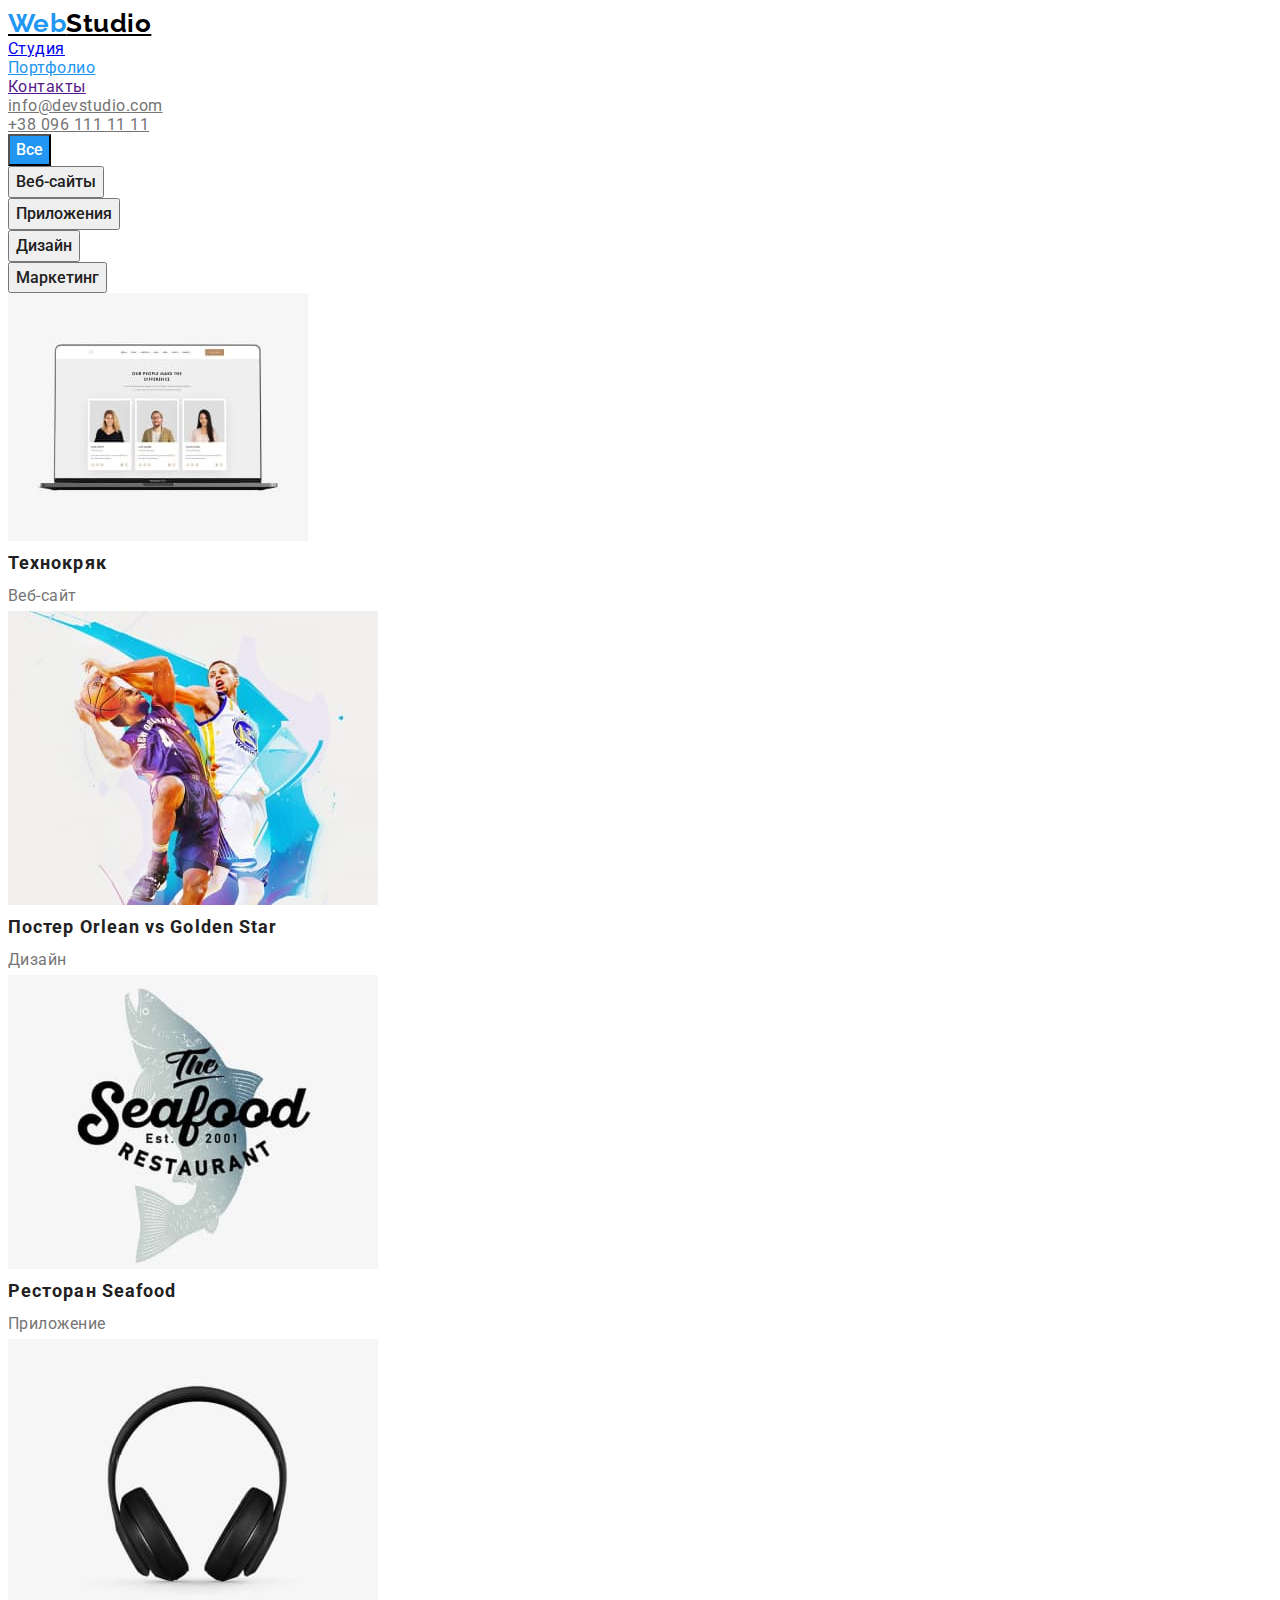
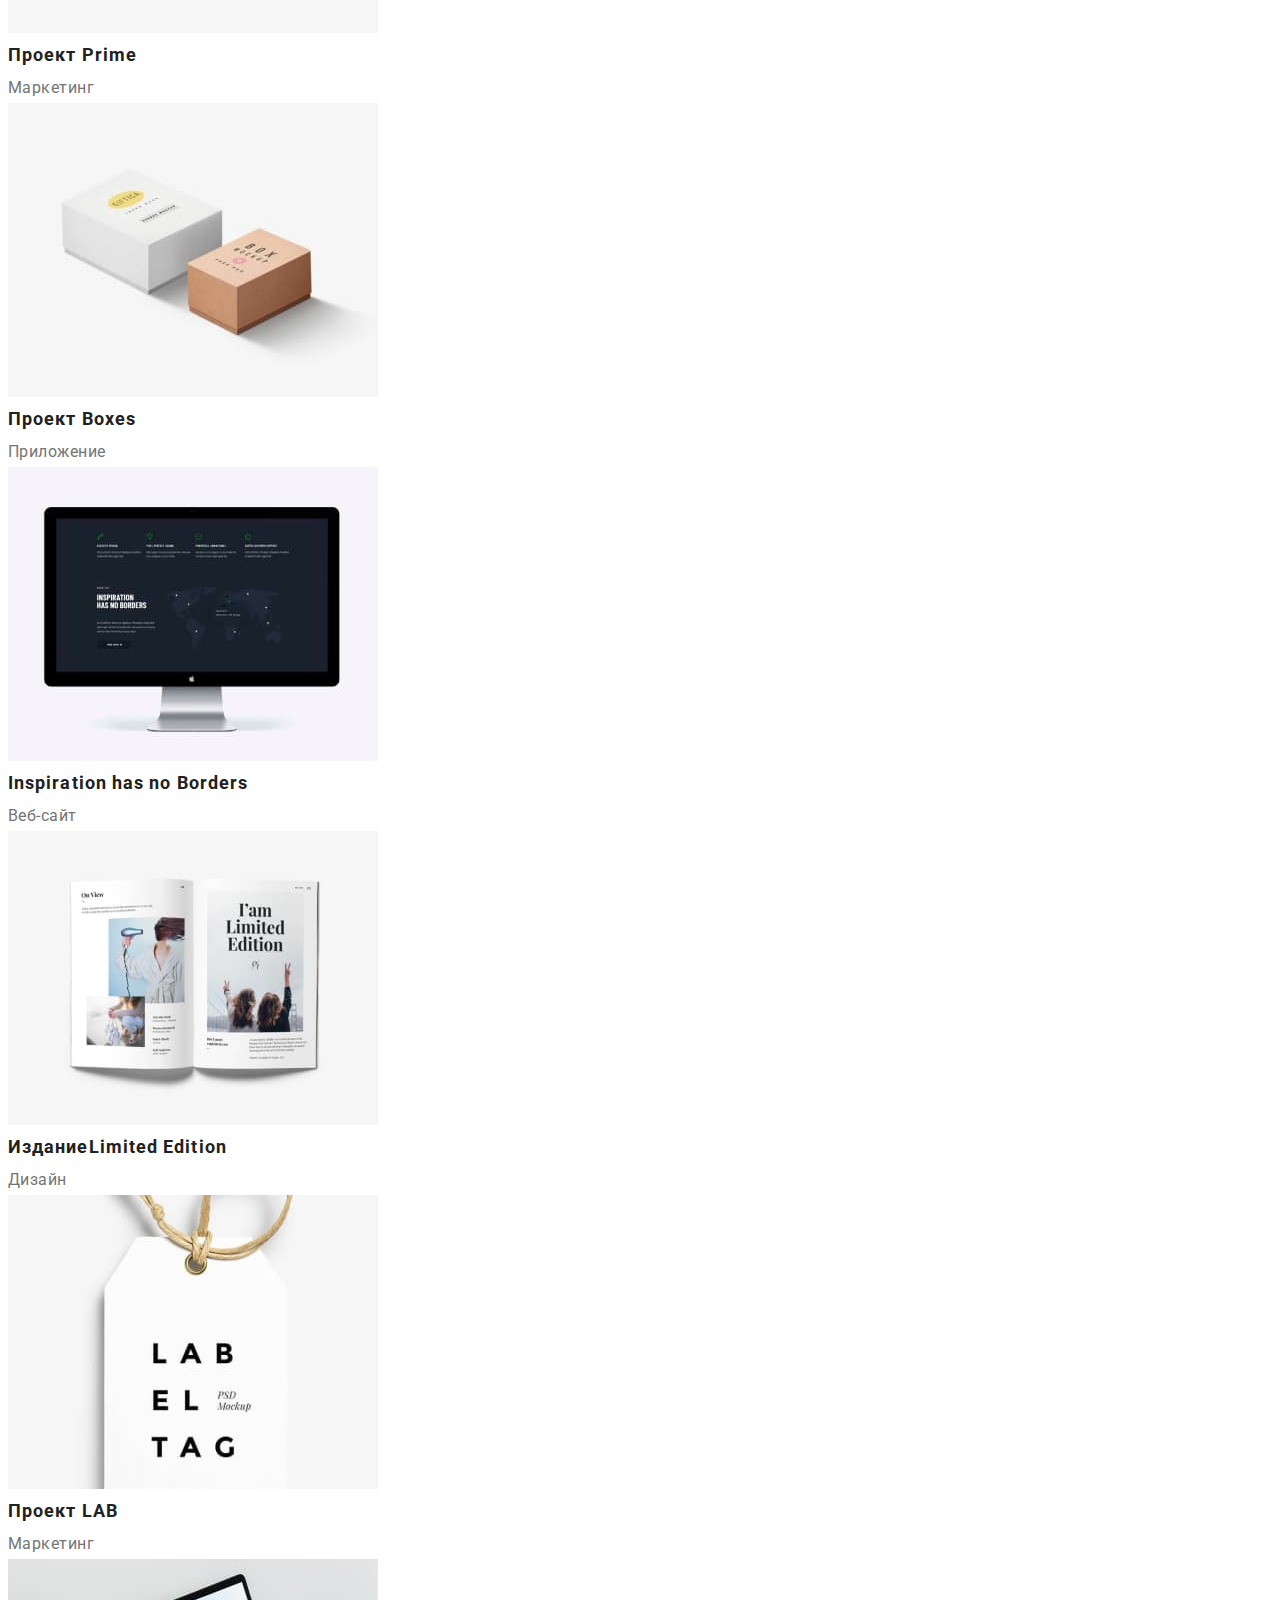
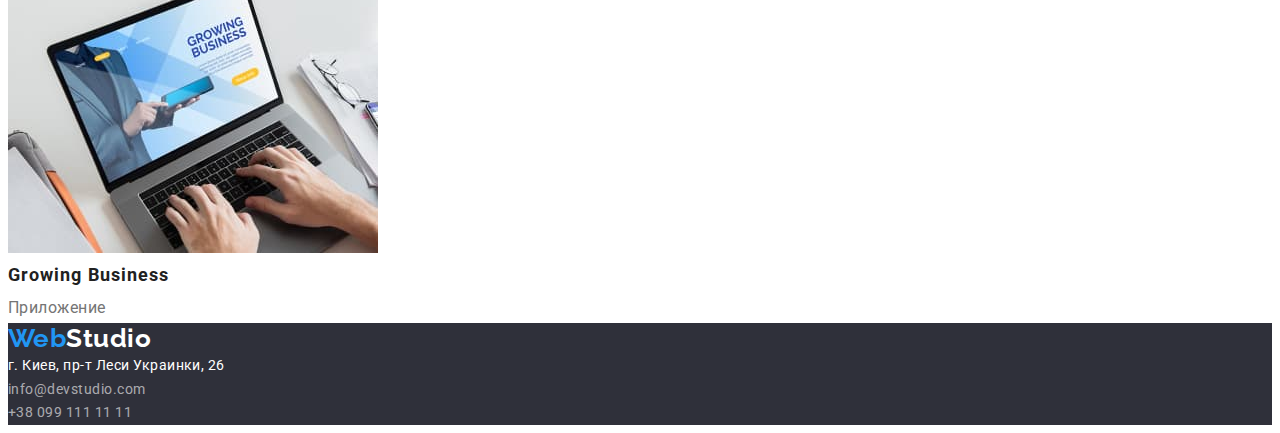
==== portfolio.html @ a56518b9 "добавляет стили для шапки, героя, преимуществ" ====
<!DOCTYPE html>
<html lang="ru">
  <head>
    <meta charset="UTF-8" />
    <meta http-equiv="X-UA-Compatible" content="IE=edge" />
    <meta name="viewport" content="width=device-width, initial-scale=1.0" />
    <title>Document</title>
    <link rel="preconnect" href="https://fonts.googleapis.com" />
    <link rel="preconnect" href="https://fonts.gstatic.com" crossorigin />
    <link
      href="https://fonts.googleapis.com/css2?family=Oleo+Script&family=Raleway:wght@700&family=Roboto:wght@400;500;700;900&display=swap"
      rel="stylesheet"
    />
    <link
      rel="stylesheet"
      href="https://cdnjs.cloudflare.com/ajax/libs/modern-normalize/1.1.0/modern-normalize.min.css"
      integrity="sha512-wpPYUAdjBVSE4KJnH1VR1HeZfpl1ub8YT/NKx4PuQ5NmX2tKuGu6U/JRp5y+Y8XG2tV+wKQpNHVUX03MfMFn9Q=="
      crossorigin="anonymous"
      referrerpolicy="no-referrer"
    />
    <link rel="stylesheet" href="./css/styles.css" />
  </head>
  <body>
    <!-- Это шапка сайта-->
    <header class="header">
      <a class="logo-link header-link" href="" lang="en"
        ><span class="logo-text">Web</span>Studio</a
      >
      <!-- Навигация на другие страницы -->
      <nav class="navigation">
        <ul class="list">
          <li><a class="nav-list-link header-link" href="./index.html">Студия</a></li>
          <li>
            <a class="nav-list-link active-page header-link" href="./portfolio.html">Портфолио</a>
          </li>
          <li><a class="nav-list-link header-link" href="">Контакты</a></li>
        </ul>
      </nav>
      <ul class="list">
        <li>
          <a class="header-contact-link header-link" href="mailto:info@devstudio.com"
            >info@devstudio.com</a
          >
        </li>
        <li>
          <a class="header-contact-link header-link" href="tel:+380961111111">+38 096 111 11 11</a>
        </li>
      </ul>
    </header>
    <main>
      <section class="portfolio">
        <h1 class="visually-hidden">Портфолио</h1>
        <ul class="list">
          <li>
            <button class="portfolio-list-btn active-portfolio-list-btn" type="button">Все</button>
          </li>
          <li><button class="portfolio-list-btn" type="button">Веб-сайты</button></li>
          <li><button class="portfolio-list-btn" type="button">Приложения</button></li>
          <li><button class="portfolio-list-btn" type="button">Дизайн</button></li>
          <li><button class="portfolio-list-btn" type="button">Маркетинг</button></li>
        </ul>
        <ul class="list">
          <li>
            <a class="portfolio-list-link" href="">
              <img
                src="./images/portfolio/technoquack.jpg"
                alt="Технокряк"
                width="300"
                height="248"
              />
              <h2 class="portfolio-list-title">Технокряк</h2>
              <p class="portfolio-list-description">Веб-сайт</p>
            </a>
          </li>
          <li>
            <a class="portfolio-list-link" href="">
              <img
                src="./images/portfolio/poster.jpg"
                alt="Мужчины играют в баскетбол"
                width="370"
                height="294"
              />
              <h2 class="portfolio-list-title">
                Постер <span lang="en">Orlean vs Golden Star</span>
              </h2>
              <p class="portfolio-list-description">Дизайн</p>
            </a>
          </li>
          <li>
            <a class="portfolio-list-link" href="">
              <img
                src="./images/portfolio/restaurant.jpg"
                alt="Логотип ресторана"
                width="370"
                height="294"
              />
              <h2 class="portfolio-list-title">Ресторан <span lang="en">Seafood</span></h2>
              <p class="portfolio-list-description">Приложение</p>
            </a>
          </li>
          <li>
            <a class="portfolio-list-link" href="">
              <img src="./images/portfolio/prime.jpg" alt="Наушники" width="370" height="294" />
              <h2 class="portfolio-list-title">Проект <span lang="en">Prime</span></h2>
              <p class="portfolio-list-description">Маркетинг</p>
            </a>
          </li>
          <li>
            <a class="portfolio-list-link" href="">
              <img src="./images/portfolio/boxes.jpg" alt="2 коробочки" width="370" height="294" />
              <h2 class="portfolio-list-title">Проект <span lang="en">Boxes</span></h2>
              <p class="portfolio-list-description">Приложение</p>
            </a>
          </li>
          <li>
            <a class="portfolio-list-link" href="">
              <img
                src="./images/portfolio/inspiration.jpg"
                alt="Монитор"
                width="370"
                height="294"
              />
              <h2 class="portfolio-list-title">
                <span lang="en">Inspiration has no Borders</span>
              </h2>
              <p class="portfolio-list-description">Веб-сайт</p>
            </a>
          </li>
          <li>
            <a class="portfolio-list-link" href="">
              <img
                src="./images/portfolio/limited-edition.jpg"
                alt="Журнал"
                width="370"
                height="294"
              />
              <h2 class="portfolio-list-title">Издание<span lang="en">Limited Edition</span></h2>
              <p class="portfolio-list-description">Дизайн</p>
            </a>
          </li>
          <li>
            <a class="portfolio-list-link" href="">
              <img src="./images/portfolio/lab.jpg" alt="Проект" width="370" height="294" />
              <h2 class="portfolio-list-title">Проект <span lang="en">LAB</span></h2>
              <p class="portfolio-list-description">Маркетинг</p>
            </a>
          </li>
          <li>
            <a class="portfolio-list-link" href="">
              <img src="./images/portfolio/business.jpg" alt="Ноутбук" width="370" height="294" />
              <h2 class="portfolio-list-title"><span lang="en">Growing Business</span></h2>
              <p class="portfolio-list-description">Приложение</p>
            </a>
          </li>
        </ul>
      </section>
    </main>
    <!-- Подвал-->
    <footer class="footer">
      <a class="logo-link link" href="" lang="en"
        ><span class="logo-text">Web</span><span class="logo-text-footer">Studio</span></a
      >
      <address class="footer-address">
        <ul class="list">
          <li>
            <a
              class="footer-address-list-link"
              href="https://www.google.com/maps/place/%D0%B1%D1%83%D0%BB.+%D0%9B%D0%B5%D1%81%D0%B8+%D0%A3%D0%BA%D1%80%D0%B0%D0%B8%D0%BD%D0%BA%D0%B8,+26,+%D0%9A%D0%B8%D0%B5%D0%B2,+02000/@50.4263966,30.5351145,16.25z/data=!4m5!3m4!1s0x40d4cf0e033ecbe9:0x57a4dffefec77da0!8m2!3d50.4265807!4d30.5383858"
              target="_blank"
              rel="noreferrer noopener nofollow"
            >
              г. Киев, пр-т Леси Украинки, 26</a
            >
          </li>
          <li>
            <a class="footer-address-list-link footer-contact-link" href="mailto:info@devstudio.com"
              >info@devstudio.com</a
            >
          </li>
          <li>
            <a class="footer-address-list-link footer-contact-link" href="tel:+380961111111"
              >+38 099 111 11 11</a
            >
          </li>
        </ul>
      </address>
    </footer>
  </body>
</html>
---- css/styles.css ----
/* ==============SRATR RULES============== */
:root {
  --primary-font-family: Roboto, sans-serif;
  --secondary-font-family: Raleway, sans-serif;
  --primary-text-color: #212121;
  --secondary-text-color: #757575;
  --light-text-color: #ffffff;
  --dark-text-color: #000000;
  --accent-color: #2196f3;
  --primary-background-color: #ffffff;
  --secondary-background-color: #e5e5e5;
  --dark-background-color: #2f303a;
  --button-hover-color: #188ce8;
}

body {
  font-family: var(--primary-font-family);
  color: var(--primary-text-color);
  background-color: var(--primary-background-color);
  letter-spacing: 0.03em;
}

h1,
h2,
h3,
h4,
h5,
h6,
p {
  margin: 0;
}

.list {
  list-style: none;
  padding: 0;
  margin: 0;
}

.link {
  text-decoration: none;
  color: currentColor;
}

.section {
  padding-top: 94px;
}

.container {
  width: 1200px;
  margin: 0 auto;
  padding-left: 15px;
  padding-right: 15px;
  outline: 2px solid tomato;
}

.indent {
  display: block;
}
/* ==============END RULES============== */

/*======= START HEADER =======*/
.header > .container {
  display: flex;
  align-items: center;
  /* justify-content: space-between; */
  padding-top: 25px;
  padding-bottom: 25px;
}

/* .header-link {
  font-weight: 700;
  font-size: 26px;
  line-height: 1.19;
  
  padding-top: 10px;
  padding-bottom: 10px;
} */
.logo-link {
  color: var(--dark-text-color);
  font-family: var(--secondary-font-family);
  font-weight: 700;
  font-size: 26px;
  line-height: 1.19;
  padding-top: 10px;
  padding-bottom: 10px;
  margin-right: 93px;
}

.logo-text {
  color: var(--accent-color);
}

.nav-list {
  display: flex;
  align-items: center;
}

.nav-header-list-item {
  margin-right: 50px;
}

.nav-header-list-item:last-child {
  margin-right: 0;
}

/* .nav-list-link {
  color: inherit;
} */

.nav-list-link:hover,
.nav-list-link:focus,
.active-page,
.header-contact-link:hover,
.header-contact-link:focus {
  color: var(--accent-color);
}

.nav-contact-list {
  display: flex;
  align-items: center;
  margin-left: auto;
}

.nav-contact-list-item {
  margin-right: 50px;
}

.nav-contact-list-item:last-child {
  margin-right: 0;
}

.header-contact-link {
  color: var(--secondary-text-color);
  padding-top: 10px;
  padding-bottom: 10px;
}
/*======= END HEADER =======*/

/*======= START HERO =======*/
.hero {
  background-color: var(--dark-background-color);
  text-align: center;
  padding-top: 200px;
  padding-bottom: 200px;
}
.hero-title {
  color: var(--light-text-color);
  font-weight: 900;
  font-size: 44px;
  line-height: 1.36;
  text-align: center;
  letter-spacing: 0.06em;
  text-transform: uppercase;
  margin-bottom: 30px;
}
.hero-btn {
  max-width: 200;
  padding: 10px 32px;
  color: var(--light-text-color);
  background-color: var(--accent-color);
  /* font-family: inherit; */
  font-weight: 700;
  font-size: 16px;
  line-height: 1.87;
  align-items: center;
  text-align: center;
  letter-spacing: 0.06em;
  cursor: pointer;
  border-radius: 4px;
}
.hero-btn:hover,
.hero-btn:focus {
  background-color: var(--button-hover-color);
}
/*======= END HERO =======*/

/*======= START BENEFITS =======*/
.visually-hidden {
  position: fixed;
  transform: scale(0);
}

.benefits-list {
  display: flex;
  margin-left: -30px;
  margin-top: -30px;
}

.benefits-list-item {
  flex-basis: calc((100%-120px) / 4);
  margin-left: 30px;
  margin-top: 30px;
}

.benefits-title,
.activity-title,
.team-title {
  font-weight: 700;
  font-size: 36px;
  line-height: 1.17;
  text-align: center;
}

.benefits-list-title {
  margin-bottom: 10px;
  font-size: 14px;
  line-height: 1.14;
  text-transform: uppercase;
  text-align: left;
}

.benefits-description {
  color: var(--secondary-text-color);
  font-size: 14px;
  line-height: 1.71;
}
/*======= END BENEFITS =======*/

/*======= SRART TEAM =======*/
.team {
  background-color: var(--secondary-background-color);
}

.team-list-title {
  font-weight: 500;
  font-size: 16px;
  line-height: 1.19;
  text-align: center;
}

.team-list-description {
  color: var(--secondary-text-color);
  font-size: 16px;
  line-height: 1.19;
  text-align: center;
}
/*======= END TEAM =======*/

/*======= START FOOTER=======*/
.footer {
  background-color: var(--dark-background-color);
}
.logo-text-footer {
  color: var(--light-text-color);
}

.footer-address {
  font-style: normal;
}

.footer-address-list-link {
  color: var(--light-text-color);
  text-decoration: none;
  font-size: 14px;
  line-height: 1.71;
}

.footer-contact-link {
  color: #ffffff99;
}

.footer-address-list-link:hover,
.footer-address-list-link:focus {
  color: var(--accent-color);
}
/*======= END FOOTER=======*/

/*============ START PORTFOLIO============*/
.portfolio-list-btn {
  color: inherit;
  font-family: inherit;
  font-weight: 500;
  font-size: 16px;
  line-height: 1.62;
  text-align: center;
  cursor: pointer;
}

.portfolio-list-btn:hover,
.portfolio-list-btn:focus {
  background-color: var(--accent-color);
  color: var(--light-text-color);
}

.active-portfolio-list-btn {
  background-color: var(--accent-color);
  color: var(--light-text-color);
}

.portfolio-list-link {
  text-decoration: none;
}

.portfolio-list-title {
  color: var(--primary-text-color);
  font-weight: 700;
  font-size: 18px;
  line-height: 2;
  letter-spacing: 0.06em;
}

.portfolio-list-description {
  color: var(--secondary-text-color);
  font-size: 16px;
  line-height: 1.87;
}
/*============ END PORTFOLIO============*/
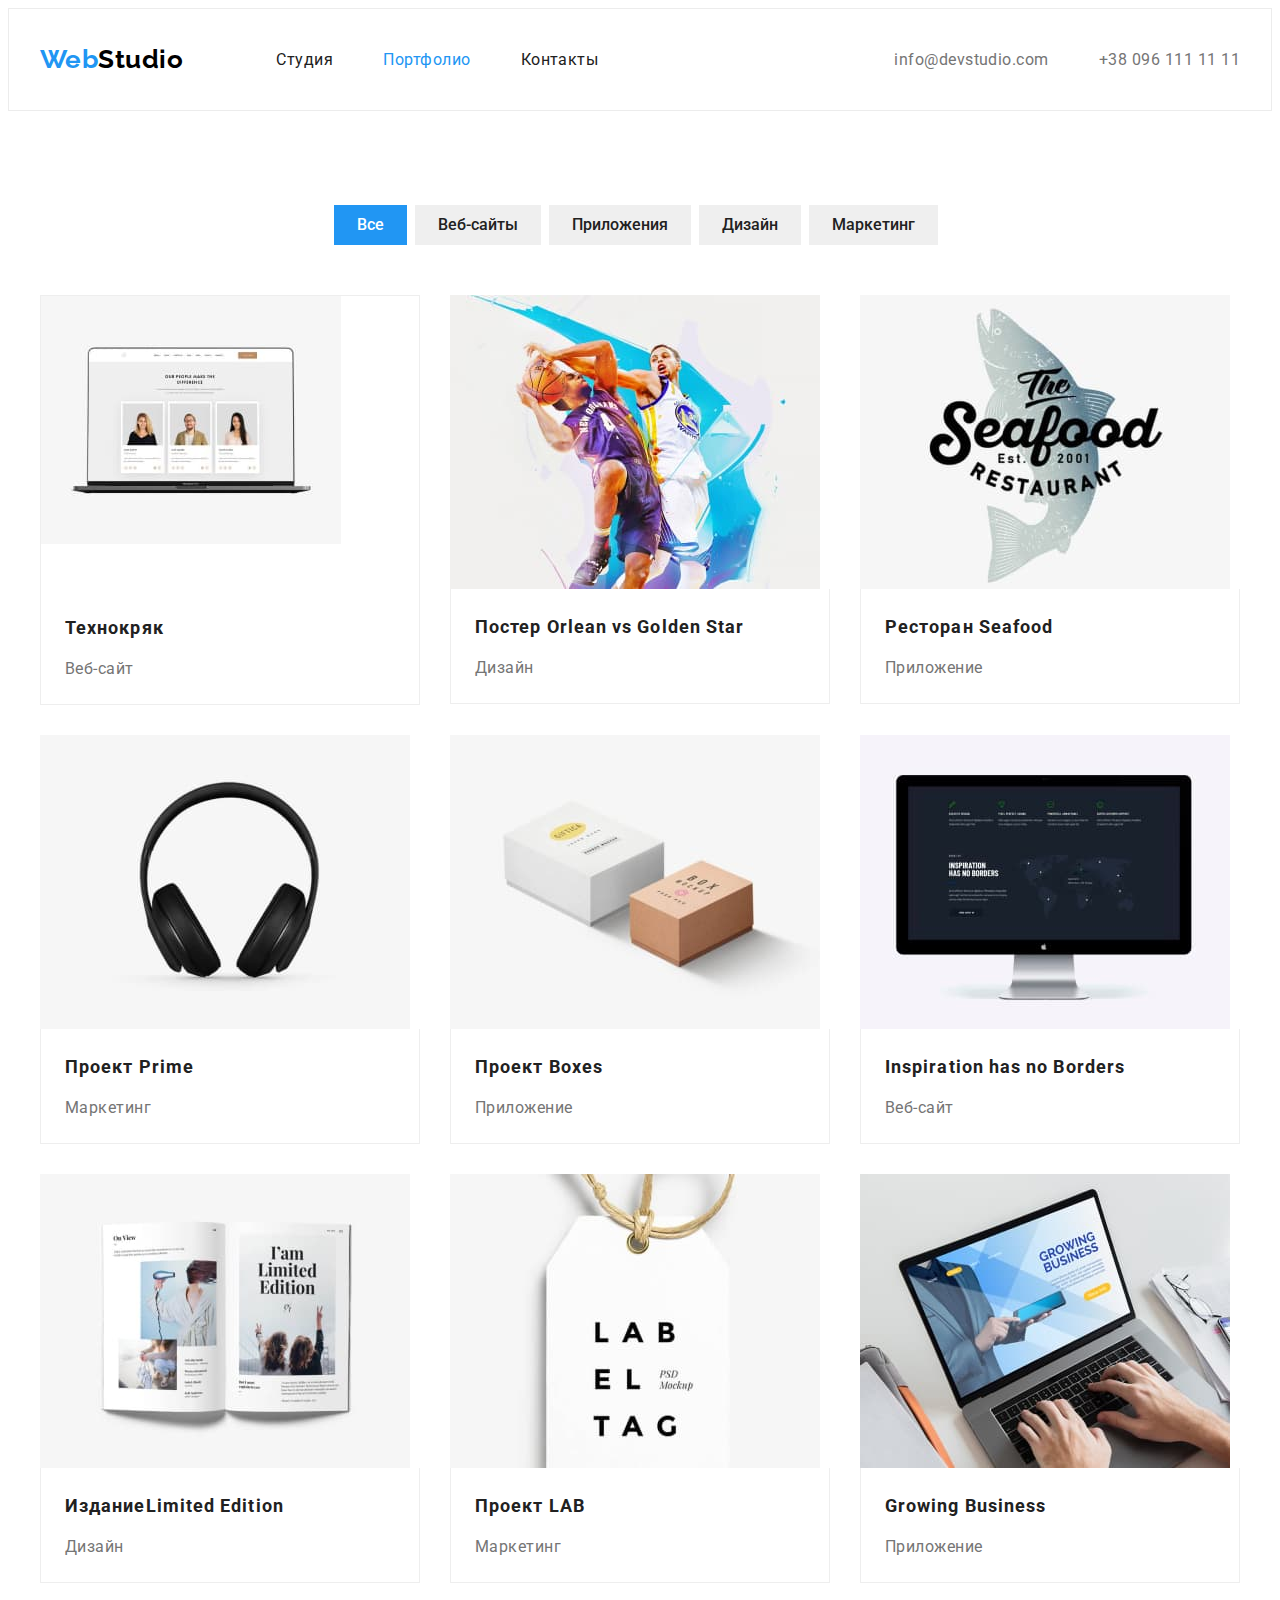
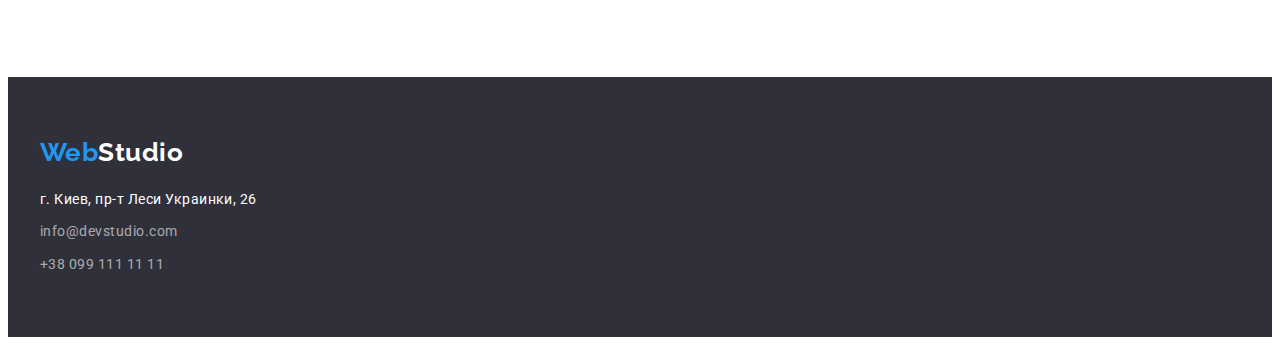
==== commit ce04fcdc: "стилизирует страницу Портфолио" ====
--- a/portfolio.html
+++ b/portfolio.html
@@ -23,167 +23,219 @@
   <body>
     <!-- Это шапка сайта-->
     <header class="header">
-      <a class="logo-link header-link" href="" lang="en"
-        ><span class="logo-text">Web</span>Studio</a
-      >
-      <!-- Навигация на другие страницы -->
-      <nav class="navigation">
-        <ul class="list">
-          <li><a class="nav-list-link header-link" href="./index.html">Студия</a></li>
-          <li>
-            <a class="nav-list-link active-page header-link" href="./portfolio.html">Портфолио</a>
+      <div class="container">
+        <a class="logo-link link" href="" lang="en"><span class="logo-text">Web</span>Studio</a>
+        <!-- Навигация на другие страницы -->
+        <nav class="navigation">
+          <ul class="nav-list list">
+            <li class="nav-header-list-item">
+              <a class="nav-list-link header-link link" href="./index.html">Студия</a>
+            </li>
+            <li class="nav-header-list-item">
+              <a class="nav-list-link header-link active-page link" href="">Портфолио</a>
+            </li>
+            <li class="nav-header-list-item">
+              <a class="nav-list-link header-link link" href="">Контакты</a>
+            </li>
+          </ul>
+        </nav>
+        <ul class="nav-contact-list list">
+          <li class="nav-contact-list-item">
+            <a class="header-contact-link header-link link" href="mailto:info@devstudio.com"
+              >info@devstudio.com</a
+            >
           </li>
-          <li><a class="nav-list-link header-link" href="">Контакты</a></li>
+          <li class="nav-contact-list-item link">
+            <a class="header-contact-link header-link link" href="tel:+380961111111"
+              >+38 096 111 11 11</a
+            >
+          </li>
         </ul>
-      </nav>
-      <ul class="list">
-        <li>
-          <a class="header-contact-link header-link" href="mailto:info@devstudio.com"
-            >info@devstudio.com</a
-          >
-        </li>
-        <li>
-          <a class="header-contact-link header-link" href="tel:+380961111111">+38 096 111 11 11</a>
-        </li>
-      </ul>
+      </div>
     </header>
     <main>
-      <section class="portfolio">
-        <h1 class="visually-hidden">Портфолио</h1>
-        <ul class="list">
-          <li>
-            <button class="portfolio-list-btn active-portfolio-list-btn" type="button">Все</button>
-          </li>
-          <li><button class="portfolio-list-btn" type="button">Веб-сайты</button></li>
-          <li><button class="portfolio-list-btn" type="button">Приложения</button></li>
-          <li><button class="portfolio-list-btn" type="button">Дизайн</button></li>
-          <li><button class="portfolio-list-btn" type="button">Маркетинг</button></li>
-        </ul>
-        <ul class="list">
-          <li>
-            <a class="portfolio-list-link" href="">
-              <img
-                src="./images/portfolio/technoquack.jpg"
-                alt="Технокряк"
-                width="300"
-                height="248"
-              />
-              <h2 class="portfolio-list-title">Технокряк</h2>
-              <p class="portfolio-list-description">Веб-сайт</p>
-            </a>
-          </li>
-          <li>
-            <a class="portfolio-list-link" href="">
-              <img
-                src="./images/portfolio/poster.jpg"
-                alt="Мужчины играют в баскетбол"
-                width="370"
-                height="294"
-              />
-              <h2 class="portfolio-list-title">
-                Постер <span lang="en">Orlean vs Golden Star</span>
-              </h2>
-              <p class="portfolio-list-description">Дизайн</p>
-            </a>
-          </li>
-          <li>
-            <a class="portfolio-list-link" href="">
-              <img
-                src="./images/portfolio/restaurant.jpg"
-                alt="Логотип ресторана"
-                width="370"
-                height="294"
-              />
-              <h2 class="portfolio-list-title">Ресторан <span lang="en">Seafood</span></h2>
-              <p class="portfolio-list-description">Приложение</p>
-            </a>
-          </li>
-          <li>
-            <a class="portfolio-list-link" href="">
-              <img src="./images/portfolio/prime.jpg" alt="Наушники" width="370" height="294" />
-              <h2 class="portfolio-list-title">Проект <span lang="en">Prime</span></h2>
-              <p class="portfolio-list-description">Маркетинг</p>
-            </a>
-          </li>
-          <li>
-            <a class="portfolio-list-link" href="">
-              <img src="./images/portfolio/boxes.jpg" alt="2 коробочки" width="370" height="294" />
-              <h2 class="portfolio-list-title">Проект <span lang="en">Boxes</span></h2>
-              <p class="portfolio-list-description">Приложение</p>
-            </a>
-          </li>
-          <li>
-            <a class="portfolio-list-link" href="">
-              <img
-                src="./images/portfolio/inspiration.jpg"
-                alt="Монитор"
-                width="370"
-                height="294"
-              />
-              <h2 class="portfolio-list-title">
-                <span lang="en">Inspiration has no Borders</span>
-              </h2>
-              <p class="portfolio-list-description">Веб-сайт</p>
-            </a>
-          </li>
-          <li>
-            <a class="portfolio-list-link" href="">
-              <img
-                src="./images/portfolio/limited-edition.jpg"
-                alt="Журнал"
-                width="370"
-                height="294"
-              />
-              <h2 class="portfolio-list-title">Издание<span lang="en">Limited Edition</span></h2>
-              <p class="portfolio-list-description">Дизайн</p>
-            </a>
-          </li>
-          <li>
-            <a class="portfolio-list-link" href="">
-              <img src="./images/portfolio/lab.jpg" alt="Проект" width="370" height="294" />
-              <h2 class="portfolio-list-title">Проект <span lang="en">LAB</span></h2>
-              <p class="portfolio-list-description">Маркетинг</p>
-            </a>
-          </li>
-          <li>
-            <a class="portfolio-list-link" href="">
-              <img src="./images/portfolio/business.jpg" alt="Ноутбук" width="370" height="294" />
-              <h2 class="portfolio-list-title"><span lang="en">Growing Business</span></h2>
-              <p class="portfolio-list-description">Приложение</p>
-            </a>
-          </li>
-        </ul>
+      <section class="portfolio section">
+        <div class="container">
+          <h1 class="visually-hidden">Портфолио</h1>
+          <ul class="portfolio-filter-list list">
+            <li class="portfolio-filter-list-item">
+              <button class="portfolio-list-btn active-portfolio-list-btn" type="button">
+                Все
+              </button>
+            </li>
+            <li class="portfolio-filter-list-item">
+              <button class="portfolio-list-btn" type="button">Веб-сайты</button>
+            </li>
+            <li class="portfolio-filter-list-item">
+              <button class="portfolio-list-btn" type="button">Приложения</button>
+            </li>
+            <li class="portfolio-filter-list-item">
+              <button class="portfolio-list-btn" type="button">Дизайн</button>
+            </li>
+            <li class="portfolio-filter-list-item">
+              <button class="portfolio-list-btn" type="button">Маркетинг</button>
+            </li>
+          </ul>
+        </div>
+        <div class="container">
+          <ul class="portfolio-cards-list list">
+            <li class="portfolio-cards-list-item">
+              <a class="portfolio-list-link" href="">
+                <div class="technoquack-img">
+                  <img
+                    src="./images/portfolio/technoquack.jpg"
+                    alt="Технокряк"
+                    width="300"
+                    height="248"
+                  />
+                </div>
+
+                <div class="portfolio-list-wrapper">
+                  <h2 class="portfolio-list-title technoquack-title">Технокряк</h2>
+                  <p class="portfolio-list-description">Веб-сайт</p>
+                </div>
+              </a>
+            </li>
+            <li class="portfolio-cards-list-item">
+              <a class="portfolio-list-link" href="">
+                <img
+                  src="./images/portfolio/poster.jpg"
+                  alt="Мужчины играют в баскетбол"
+                  width="370"
+                  height="294"
+                />
+                <div class="portfolio-list-wrapper">
+                  <h2 class="portfolio-list-title">
+                    Постер <span lang="en">Orlean vs Golden Star</span>
+                  </h2>
+                  <p class="portfolio-list-description">Дизайн</p>
+                </div>
+              </a>
+            </li>
+            <li class="portfolio-cards-list-item">
+              <a class="portfolio-list-link" href="">
+                <img
+                  src="./images/portfolio/restaurant.jpg"
+                  alt="Логотип ресторана"
+                  width="370"
+                  height="294"
+                />
+                <div class="portfolio-list-wrapper">
+                  <h2 class="portfolio-list-title">Ресторан <span lang="en">Seafood</span></h2>
+                  <p class="portfolio-list-description">Приложение</p>
+                </div>
+              </a>
+            </li>
+            <li class="portfolio-cards-list-item">
+              <a class="portfolio-list-link" href="">
+                <img src="./images/portfolio/prime.jpg" alt="Наушники" width="370" height="294" />
+                <div class="portfolio-list-wrapper">
+                  <h2 class="portfolio-list-title">Проект <span lang="en">Prime</span></h2>
+                  <p class="portfolio-list-description">Маркетинг</p>
+                </div>
+              </a>
+            </li>
+            <li class="portfolio-cards-list-item">
+              <a class="portfolio-list-link" href="">
+                <img
+                  src="./images/portfolio/boxes.jpg"
+                  alt="2 коробочки"
+                  width="370"
+                  height="294"
+                />
+                <div class="portfolio-list-wrapper">
+                  <h2 class="portfolio-list-title">Проект <span lang="en">Boxes</span></h2>
+                  <p class="portfolio-list-description">Приложение</p>
+                </div>
+              </a>
+            </li>
+            <li class="portfolio-cards-list-item">
+              <a class="portfolio-list-link" href="">
+                <img
+                  src="./images/portfolio/inspiration.jpg"
+                  alt="Монитор"
+                  width="370"
+                  height="294"
+                />
+                <div class="portfolio-list-wrapper">
+                  <h2 class="portfolio-list-title">
+                    <span lang="en">Inspiration has no Borders</span>
+                  </h2>
+                  <p class="portfolio-list-description">Веб-сайт</p>
+                </div>
+              </a>
+            </li>
+            <li class="portfolio-cards-list-item">
+              <a class="portfolio-list-link" href="">
+                <img
+                  src="./images/portfolio/limited-edition.jpg"
+                  alt="Журнал"
+                  width="370"
+                  height="294"
+                />
+                <div class="portfolio-list-wrapper">
+                  <h2 class="portfolio-list-title">
+                    Издание<span lang="en">Limited Edition</span>
+                  </h2>
+                  <p class="portfolio-list-description">Дизайн</p>
+                </div>
+              </a>
+            </li>
+            <li class="portfolio-cards-list-item">
+              <a class="portfolio-list-link" href="">
+                <img src="./images/portfolio/lab.jpg" alt="Проект" width="370" height="294" />
+                <div class="portfolio-list-wrapper">
+                  <h2 class="portfolio-list-title">Проект <span lang="en">LAB</span></h2>
+                  <p class="portfolio-list-description">Маркетинг</p>
+                </div>
+              </a>
+            </li>
+            <li class="portfolio-cards-list-item">
+              <a class="portfolio-list-link" href="">
+                <img src="./images/portfolio/business.jpg" alt="Ноутбук" width="370" height="294" />
+                <div class="portfolio-list-wrapper">
+                  <h2 class="portfolio-list-title"><span lang="en">Growing Business</span></h2>
+                  <p class="portfolio-list-description">Приложение</p>
+                </div>
+              </a>
+            </li>
+          </ul>
+        </div>
       </section>
     </main>
     <!-- Подвал-->
-    <footer class="footer">
-      <a class="logo-link link" href="" lang="en"
-        ><span class="logo-text">Web</span><span class="logo-text-footer">Studio</span></a
-      >
-      <address class="footer-address">
-        <ul class="list">
-          <li>
-            <a
-              class="footer-address-list-link"
-              href="https://www.google.com/maps/place/%D0%B1%D1%83%D0%BB.+%D0%9B%D0%B5%D1%81%D0%B8+%D0%A3%D0%BA%D1%80%D0%B0%D0%B8%D0%BD%D0%BA%D0%B8,+26,+%D0%9A%D0%B8%D0%B5%D0%B2,+02000/@50.4263966,30.5351145,16.25z/data=!4m5!3m4!1s0x40d4cf0e033ecbe9:0x57a4dffefec77da0!8m2!3d50.4265807!4d30.5383858"
-              target="_blank"
-              rel="noreferrer noopener nofollow"
-            >
-              г. Киев, пр-т Леси Украинки, 26</a
-            >
-          </li>
-          <li>
-            <a class="footer-address-list-link footer-contact-link" href="mailto:info@devstudio.com"
-              >info@devstudio.com</a
-            >
-          </li>
-          <li>
-            <a class="footer-address-list-link footer-contact-link" href="tel:+380961111111"
-              >+38 099 111 11 11</a
-            >
-          </li>
-        </ul>
-      </address>
+    <footer class="footer section">
+      <div class="container">
+        <a class="logo-link link" href="" lang="en"
+          ><span class="logo-text">Web</span><span class="logo-text-footer">Studio</span></a
+        >
+        <address class="footer-address">
+          <ul class="list">
+            <li class="footer-address-list-item">
+              <a
+                class="footer-address-list-link"
+                href="https://www.google.com/maps/place/%D0%B1%D1%83%D0%BB.+%D0%9B%D0%B5%D1%81%D0%B8+%D0%A3%D0%BA%D1%80%D0%B0%D0%B8%D0%BD%D0%BA%D0%B8,+26,+%D0%9A%D0%B8%D0%B5%D0%B2,+02000/@50.4263966,30.5351145,16.25z/data=!4m5!3m4!1s0x40d4cf0e033ecbe9:0x57a4dffefec77da0!8m2!3d50.4265807!4d30.5383858"
+                target="_blank"
+                rel="noreferrer noopener nofollow"
+              >
+                г. Киев, пр-т Леси Украинки, 26</a
+              >
+            </li>
+            <li class="footer-address-list-item">
+              <a
+                class="footer-address-list-link footer-contact-link"
+                href="mailto:info@devstudio.com"
+                >info@devstudio.com</a
+              >
+            </li>
+            <li class="footer-address-list-item">
+              <a class="footer-address-list-link footer-contact-link" href="tel:+380961111111"
+                >+38 099 111 11 11</a
+              >
+            </li>
+          </ul>
+        </address>
+      </div>
     </footer>
   </body>
 </html>
--- a/css/styles.css
+++ b/css/styles.css
@@ -11,6 +11,8 @@
   --secondary-background-color: #e5e5e5;
   --dark-background-color: #2f303a;
   --button-hover-color: #188ce8;
+  --border-img-color: #eeeeee;
+  --footer-contact-link-color: #ffffff99;
 }
 
 body {
@@ -30,6 +32,12 @@
   margin: 0;
 }
 
+img {
+  display: block;
+  max-width: 100%;
+  height: auto;
+}
+
 .list {
   list-style: none;
   padding: 0;
@@ -43,6 +51,7 @@
 
 .section {
   padding-top: 94px;
+  padding-bottom: 94px;
 }
 
 .container {
@@ -50,7 +59,6 @@
   margin: 0 auto;
   padding-left: 15px;
   padding-right: 15px;
-  outline: 2px solid tomato;
 }
 
 .indent {
@@ -59,22 +67,18 @@
 /* ==============END RULES============== */
 
 /*======= START HEADER =======*/
+
+.header {
+  border: 1px solid rgba(236, 236, 236, 1);
+}
+
 .header > .container {
   display: flex;
   align-items: center;
-  /* justify-content: space-between; */
   padding-top: 25px;
   padding-bottom: 25px;
 }
 
-/* .header-link {
-  font-weight: 700;
-  font-size: 26px;
-  line-height: 1.19;
-  
-  padding-top: 10px;
-  padding-bottom: 10px;
-} */
 .logo-link {
   color: var(--dark-text-color);
   font-family: var(--secondary-font-family);
@@ -103,10 +107,6 @@
   margin-right: 0;
 }
 
-/* .nav-list-link {
-  color: inherit;
-} */
-
 .nav-list-link:hover,
 .nav-list-link:focus,
 .active-page,
@@ -158,7 +158,6 @@
   padding: 10px 32px;
   color: var(--light-text-color);
   background-color: var(--accent-color);
-  /* font-family: inherit; */
   font-weight: 700;
   font-size: 16px;
   line-height: 1.87;
@@ -178,6 +177,10 @@
 .visually-hidden {
   position: fixed;
   transform: scale(0);
+}
+
+.benefits {
+  padding-bottom: 0;
 }
 
 .benefits-list {
@@ -199,6 +202,7 @@
   font-size: 36px;
   line-height: 1.17;
   text-align: center;
+  margin-bottom: 50px;
 }
 
 .benefits-list-title {
@@ -216,9 +220,43 @@
 }
 /*======= END BENEFITS =======*/
 
+/*======= SRART ACTIVITY =======*/
+
+.activity-list {
+  display: flex;
+  margin-left: -30px;
+  margin-top: -30px;
+}
+
+.activity-list-item {
+  flex-basis: calc((100%-90px) / 3);
+  margin-left: 30px;
+  margin-top: 30px;
+}
+/*======= END ACTIVITY =======*/
+
 /*======= SRART TEAM =======*/
 .team {
   background-color: var(--secondary-background-color);
+}
+
+.team-list {
+  display: flex;
+  margin-left: -30px;
+  margin-top: -30px;
+}
+
+.team-list-item {
+  flex-basis: calc((100%-120px) / 4);
+  margin-left: 30px;
+  margin-top: 30px;
+}
+
+.team-list-item-wrapper {
+  padding-top: 30px;
+  padding-bottom: 30px;
+  background: var(--primary-background-color);
+  border-radius: 0px 0px 4px 4px;
 }
 
 .team-list-title {
@@ -226,6 +264,7 @@
   font-size: 16px;
   line-height: 1.19;
   text-align: center;
+  margin-bottom: 10px;
 }
 
 .team-list-description {
@@ -240,12 +279,27 @@
 .footer {
   background-color: var(--dark-background-color);
 }
+
+.footer {
+  padding-top: 60px;
+  padding-bottom: 60px;
+}
+
 .logo-text-footer {
   color: var(--light-text-color);
 }
 
 .footer-address {
+  margin-top: 20px;
   font-style: normal;
+}
+
+.footer-address-list-item {
+  margin-bottom: 9px;
+}
+
+.footer-address-list-item:last-child {
+  margin-bottom: 0;
 }
 
 .footer-address-list-link {
@@ -256,7 +310,7 @@
 }
 
 .footer-contact-link {
-  color: #ffffff99;
+  color: var(--footer-contact-link-color);
 }
 
 .footer-address-list-link:hover,
@@ -266,7 +320,25 @@
 /*======= END FOOTER=======*/
 
 /*============ START PORTFOLIO============*/
+
+.portfolio-filter-list {
+  display: flex;
+  justify-content: center;
+  align-items: center;
+  margin-bottom: 50px;
+}
+
+.portfolio-filter-list-item {
+  margin-right: 8px;
+}
+
+.portfolio-filter-list-item:last-child {
+  margin-left: 0;
+}
+
 .portfolio-list-btn {
+  max-width: 145px;
+  padding: 6px 22px;
   color: inherit;
   font-family: inherit;
   font-weight: 500;
@@ -274,6 +346,7 @@
   line-height: 1.62;
   text-align: center;
   cursor: pointer;
+  border: 1px solid transparent;
 }
 
 .portfolio-list-btn:hover,
@@ -282,6 +355,19 @@
   color: var(--light-text-color);
 }
 
+.portfolio-cards-list {
+  display: flex;
+  flex-wrap: wrap;
+  margin-left: -30px;
+  margin-top: -30px;
+}
+
+.portfolio-cards-list-item {
+  flex-basis: calc((100% - 90px) / 3);
+  margin-left: 30px;
+  margin-top: 30px;
+}
+
 .active-portfolio-list-btn {
   background-color: var(--accent-color);
   color: var(--light-text-color);
@@ -291,7 +377,25 @@
   text-decoration: none;
 }
 
+.technoquack-img {
+  padding-right: 65px;
+  border: 1px solid var(--border-img-color);
+  border-bottom: none;
+}
+
+.portfolio-list-wrapper {
+  padding: 20px 24px;
+  background: var(--primary-background-color);
+  border: 1px solid var(--border-img-color);
+  border-top: none;
+}
+
+.technoquack-title {
+  margin-top: 46px;
+}
+
 .portfolio-list-title {
+  margin-bottom: 8px;
   color: var(--primary-text-color);
   font-weight: 700;
   font-size: 18px;
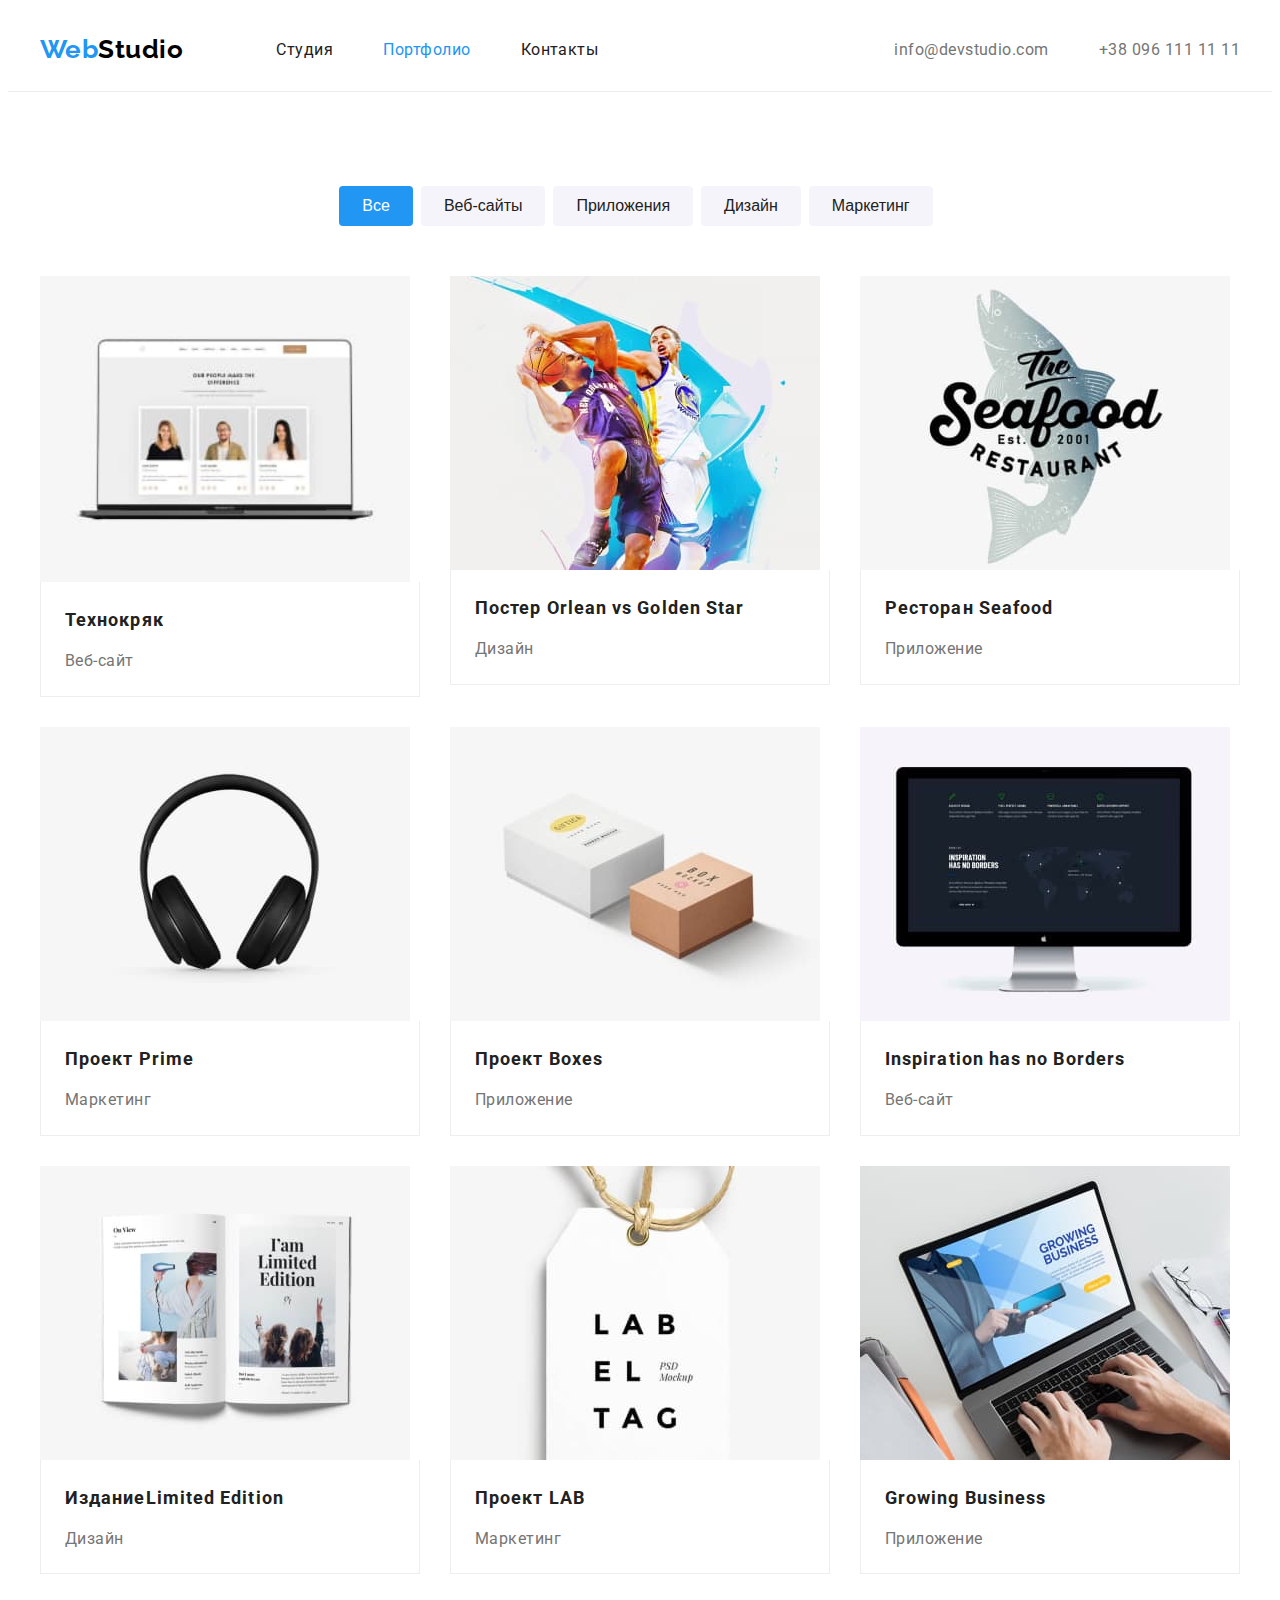
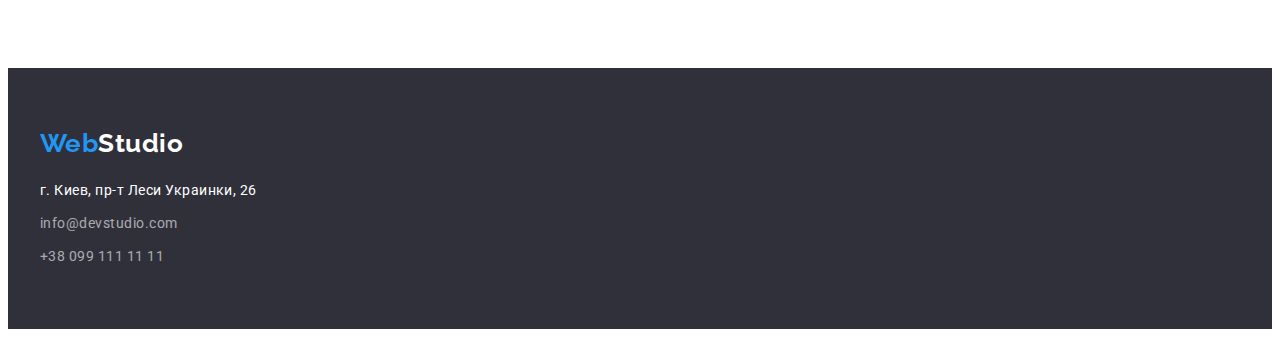
==== commit 9d2d8a72: "Делает правки" ====
--- a/portfolio.html
+++ b/portfolio.html
@@ -76,22 +76,18 @@
               <button class="portfolio-list-btn" type="button">Маркетинг</button>
             </li>
           </ul>
-        </div>
-        <div class="container">
           <ul class="portfolio-cards-list list">
             <li class="portfolio-cards-list-item">
               <a class="portfolio-list-link" href="">
-                <div class="technoquack-img">
-                  <img
-                    src="./images/portfolio/technoquack.jpg"
-                    alt="Технокряк"
-                    width="300"
-                    height="248"
-                  />
-                </div>
+                <img
+                  src="./images/portfolio/technoquack.jpg"
+                  alt="Технокряк"
+                  width="370"
+                  height="294"
+                />
 
                 <div class="portfolio-list-wrapper">
-                  <h2 class="portfolio-list-title technoquack-title">Технокряк</h2>
+                  <h2 class="portfolio-list-title">Технокряк</h2>
                   <p class="portfolio-list-description">Веб-сайт</p>
                 </div>
               </a>
--- a/css/styles.css
+++ b/css/styles.css
@@ -13,6 +13,7 @@
   --button-hover-color: #188ce8;
   --border-img-color: #eeeeee;
   --footer-contact-link-color: #ffffff99;
+  --btn-portfolio-bg-color: #f5f4fa;
 }
 
 body {
@@ -69,14 +70,12 @@
 /*======= START HEADER =======*/
 
 .header {
-  border: 1px solid rgba(236, 236, 236, 1);
+  border-bottom: 1px solid rgba(236, 236, 236, 1);
 }
 
 .header > .container {
   display: flex;
   align-items: center;
-  padding-top: 25px;
-  padding-bottom: 25px;
 }
 
 .logo-link {
@@ -85,8 +84,6 @@
   font-weight: 700;
   font-size: 26px;
   line-height: 1.19;
-  padding-top: 10px;
-  padding-bottom: 10px;
   margin-right: 93px;
 }
 
@@ -105,6 +102,12 @@
 
 .nav-header-list-item:last-child {
   margin-right: 0;
+}
+
+.nav-list-link {
+  display: block;
+  padding-top: 32px;
+  padding-bottom: 32px;
 }
 
 .nav-list-link:hover,
@@ -130,9 +133,10 @@
 }
 
 .header-contact-link {
+  display: block;
+  padding-top: 32px;
+  padding-bottom: 32px;
   color: var(--secondary-text-color);
-  padding-top: 10px;
-  padding-bottom: 10px;
 }
 /*======= END HEADER =======*/
 
@@ -154,7 +158,7 @@
   margin-bottom: 30px;
 }
 .hero-btn {
-  max-width: 200;
+  min-width: 200px;
   padding: 10px 32px;
   color: var(--light-text-color);
   background-color: var(--accent-color);
@@ -162,9 +166,9 @@
   font-size: 16px;
   line-height: 1.87;
   align-items: center;
-  text-align: center;
   letter-spacing: 0.06em;
   cursor: pointer;
+  border: none;
   border-radius: 4px;
 }
 .hero-btn:hover,
@@ -190,7 +194,7 @@
 }
 
 .benefits-list-item {
-  flex-basis: calc((100%-120px) / 4);
+  flex-basis: calc((100% - 120px) / 4);
   margin-left: 30px;
   margin-top: 30px;
 }
@@ -229,7 +233,7 @@
 }
 
 .activity-list-item {
-  flex-basis: calc((100%-90px) / 3);
+  flex-basis: calc((100% - 90px) / 3);
   margin-left: 30px;
   margin-top: 30px;
 }
@@ -247,7 +251,7 @@
 }
 
 .team-list-item {
-  flex-basis: calc((100%-120px) / 4);
+  flex-basis: calc((100% - 120px) / 4);
   margin-left: 30px;
   margin-top: 30px;
 }
@@ -340,13 +344,14 @@
   max-width: 145px;
   padding: 6px 22px;
   color: inherit;
-  font-family: inherit;
   font-weight: 500;
   font-size: 16px;
   line-height: 1.62;
   text-align: center;
   cursor: pointer;
   border: 1px solid transparent;
+  background: #f5f4fa;
+  border-radius: 4px;
 }
 
 .portfolio-list-btn:hover,
@@ -374,13 +379,8 @@
 }
 
 .portfolio-list-link {
+  display: block;
   text-decoration: none;
-}
-
-.technoquack-img {
-  padding-right: 65px;
-  border: 1px solid var(--border-img-color);
-  border-bottom: none;
 }
 
 .portfolio-list-wrapper {
@@ -388,10 +388,6 @@
   background: var(--primary-background-color);
   border: 1px solid var(--border-img-color);
   border-top: none;
-}
-
-.technoquack-title {
-  margin-top: 46px;
 }
 
 .portfolio-list-title {
